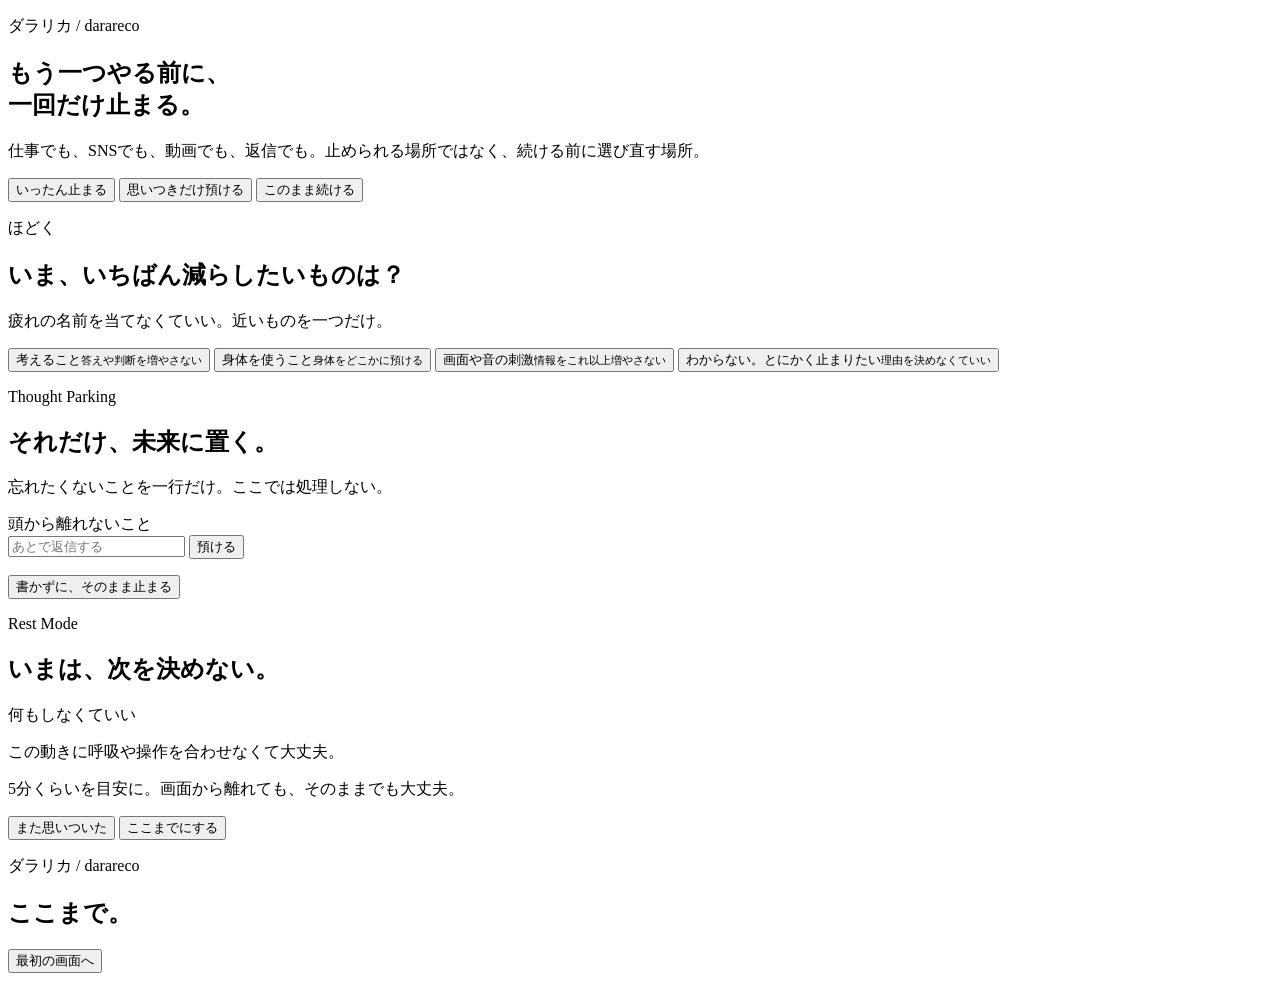
==== index.html @ 97db3e58 "chore: add Pages entrypoint" ====
<!doctype html>
<html lang="ja">
<head>
  <meta charset="utf-8">
  <meta name="viewport" content="width=device-width, initial-scale=1">
  <meta name="theme-color" content="#f3efe8">
  <title>ダラリカ / darareco</title>
  <link rel="stylesheet" href="styles.css">
</head>
<body>
  <main class="app-shell">
    <section class="screen active" data-screen="start">
      <p class="eyebrow">ダラリカ / darareco</p>
      <h1>もう一つやる前に、<br>一回だけ止まる。</h1>
      <p class="lead">仕事でも、SNSでも、動画でも、返信でも。止められる場所ではなく、続ける前に選び直す場所。</p>
      <div class="actions">
        <button class="primary" data-action="pause">いったん止まる</button>
        <button class="secondary wide" data-action="park-first">思いつきだけ預ける</button>
        <button class="text-button" data-action="continue">このまま続ける</button>
      </div>
    </section>

    <section class="screen" data-screen="unwind" aria-labelledby="unwind-title">
      <p class="eyebrow">ほどく</p>
      <h2 id="unwind-title">いま、いちばん減らしたいものは？</h2>
      <p class="muted">疲れの名前を当てなくていい。近いものを一つだけ。</p>
      <div class="choice-list">
        <button class="choice" data-unwind="thinking">考えること<small>答えや判断を増やさない</small></button>
        <button class="choice" data-unwind="body">身体を使うこと<small>身体をどこかに預ける</small></button>
        <button class="choice" data-unwind="stimulus">画面や音の刺激<small>情報をこれ以上増やさない</small></button>
        <button class="choice" data-unwind="unsure">わからない。とにかく止まりたい<small>理由を決めなくていい</small></button>
      </div>
    </section>

    <section class="screen" data-screen="park" aria-labelledby="park-title">
      <p class="eyebrow">Thought Parking</p>
      <h2 id="park-title">それだけ、未来に置く。</h2>
      <p class="muted">忘れたくないことを一行だけ。ここでは処理しない。</p>
      <form class="parking standalone" data-parking-form data-source="gate">
        <label for="gateParkingInput">頭から離れないこと</label>
        <div class="parking-row">
          <input id="gateParkingInput" data-parking-input maxlength="120" autocomplete="off" placeholder="あとで返信する">
          <button type="submit" class="secondary">預ける</button>
        </div>
        <p class="parking-status" data-parking-status aria-live="polite"></p>
      </form>
      <button class="text-button" data-action="park-skip">書かずに、そのまま止まる</button>
    </section>

    <section class="screen" data-screen="rest" aria-labelledby="rest-title">
      <p class="eyebrow">Rest Mode</p>
      <h2 id="rest-title">いまは、次を決めない。</h2>
      <p class="rest-cue" id="restCue"></p>

      <div class="quiet-field" aria-hidden="true">
        <span>何もしなくていい</span>
      </div>
      <p class="quiet-note">この動きに呼吸や操作を合わせなくて大丈夫。</p>
      <p class="muted rest-time" id="restTimeMessage" aria-live="polite">5分くらいを目安に。画面から離れても、そのままでも大丈夫。</p>

      <div class="rest-actions">
        <button class="secondary wide" data-action="toggle-rest-parking">また思いついた</button>
        <div class="rest-parking" id="restParkingPanel" hidden>
          <form class="parking" data-parking-form data-source="rest">
            <label for="restParkingInput">未来に置く</label>
            <div class="parking-row">
              <input id="restParkingInput" data-parking-input maxlength="120" autocomplete="off" placeholder="一行だけ">
              <button type="submit" class="secondary">預ける</button>
            </div>
            <p class="parking-status" data-parking-status aria-live="polite"></p>
          </form>
          <button class="text-button" type="button" data-action="cancel-rest-parking">やめる</button>
        </div>
        <button class="text-button" data-action="end-rest">ここまでにする</button>
      </div>
    </section>

    <section class="screen" data-screen="exit" aria-labelledby="exit-title">
      <p class="eyebrow">ダラリカ / darareco</p>
      <h2 id="exit-title">ここまで。</h2>
      <p class="lead" id="exitMessage"></p>
      <button class="text-button" data-action="reset">最初の画面へ</button>
    </section>
  </main>
  <script src="app.js"></script>
</body>
</html>
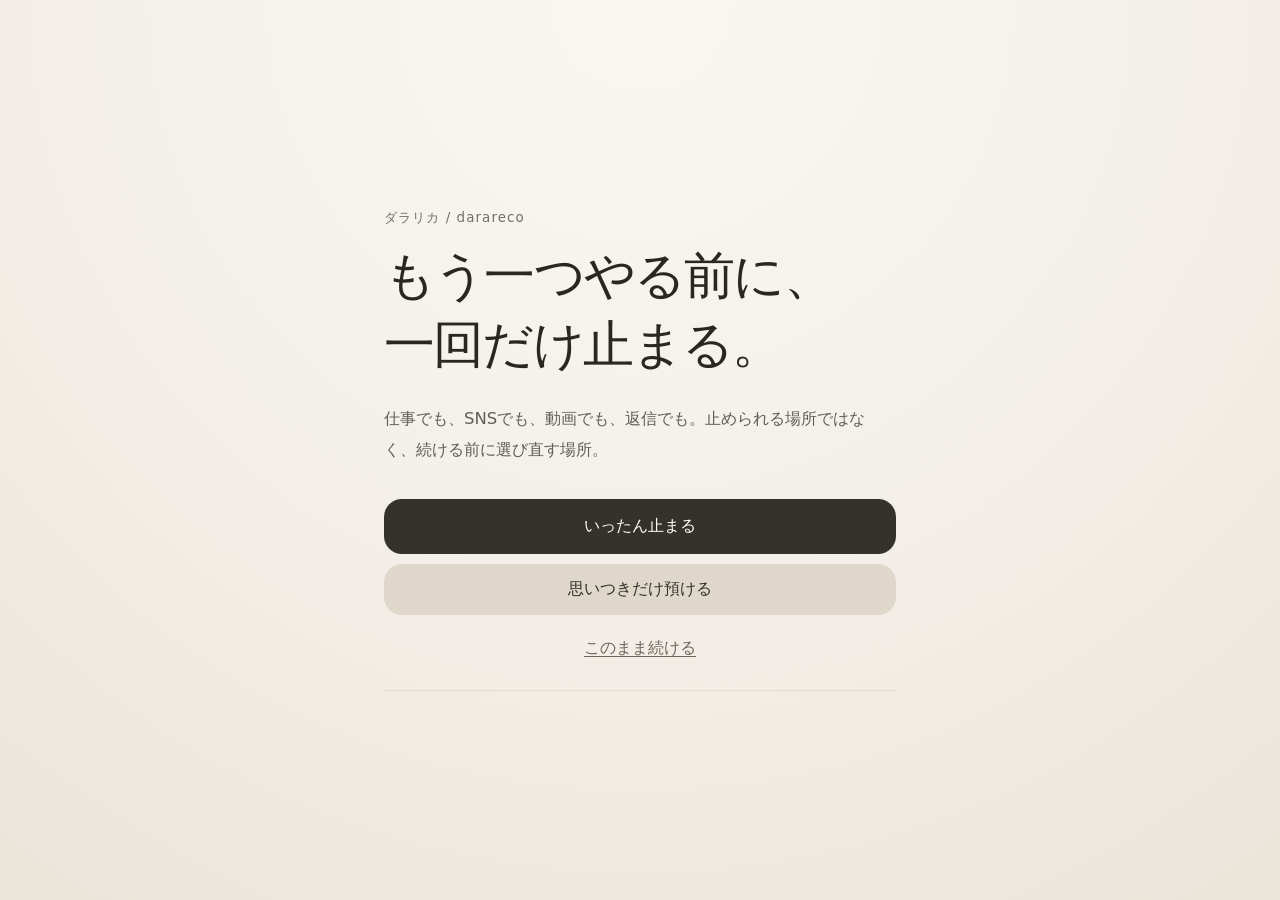
==== commit 18b1fab1: "chore: publish latest prototype preview" ====
--- a/index.html
+++ b/index.html
@@ -11,12 +11,16 @@
   <main class="app-shell">
     <section class="screen active" data-screen="start">
       <p class="eyebrow">ダラリカ / darareco</p>
+      <p class="trigger-hint" id="triggerHint" hidden>ショートカットから来た。ここで一回だけ選び直す。</p>
       <h1>もう一つやる前に、<br>一回だけ止まる。</h1>
       <p class="lead">仕事でも、SNSでも、動画でも、返信でも。止められる場所ではなく、続ける前に選び直す場所。</p>
       <div class="actions">
         <button class="primary" data-action="pause">いったん止まる</button>
         <button class="secondary wide" data-action="park-first">思いつきだけ預ける</button>
         <button class="text-button" data-action="continue">このまま続ける</button>
+      </div>
+      <div class="return-entry">
+        <button class="text-button" id="returnWindowButton" data-action="open-return" hidden>預けたものを見る</button>
       </div>
     </section>
 
@@ -75,6 +79,16 @@
       </div>
     </section>
 
+    <section class="screen" data-screen="return" aria-labelledby="return-title">
+      <p class="eyebrow">Return Window</p>
+      <h2 id="return-title">預けていたものを、ここで返す。</h2>
+      <p class="muted">休んでいる最中には見せない。いま自分で開いたときだけ、残す・コピーする・捨てるを選べる。</p>
+      <div class="return-list" id="returnList"></div>
+      <p class="muted" id="returnEmpty" hidden>預けているものはありません。</p>
+      <p class="parking-status return-status" id="returnStatus" aria-live="polite"></p>
+      <button class="text-button" data-action="return-done">Boundary Gateへ戻る</button>
+    </section>
+
     <section class="screen" data-screen="exit" aria-labelledby="exit-title">
       <p class="eyebrow">ダラリカ / darareco</p>
       <h2 id="exit-title">ここまで。</h2>
--- a/styles.css
+++ b/styles.css
@@ -0,0 +1,272 @@
+:root {
+  font-family: ui-rounded, "Hiragino Maru Gothic ProN", "Yu Gothic", system-ui, sans-serif;
+  color: #292722;
+  background: #f3efe8;
+  font-synthesis: none;
+}
+
+* { box-sizing: border-box; }
+
+body {
+  margin: 0;
+  min-height: 100vh;
+  background: radial-gradient(circle at top, #faf7f1 0, #f3efe8 55%, #ebe4d9 100%);
+}
+
+button, input { font: inherit; }
+button { cursor: pointer; }
+
+.app-shell {
+  width: min(100%, 560px);
+  min-height: 100vh;
+  margin: 0 auto;
+  padding: 48px 24px 40px;
+  display: grid;
+  align-items: center;
+}
+
+.screen { display: none; }
+.screen.active { display: block; animation: appear .22s ease-out; }
+
+@keyframes appear {
+  from { opacity: 0; transform: translateY(6px); }
+  to { opacity: 1; transform: translateY(0); }
+}
+
+.eyebrow {
+  margin: 0 0 14px;
+  color: #746f65;
+  font-size: .84rem;
+  letter-spacing: .08em;
+}
+
+.trigger-hint {
+  margin: 0 0 16px;
+  padding: 10px 12px;
+  border: 1px solid rgba(76,70,60,.12);
+  border-radius: 14px;
+  background: rgba(255,255,255,.46);
+  color: #625e56;
+  font-size: .86rem;
+  line-height: 1.6;
+}
+
+h1, h2 {
+  margin: 0;
+  font-weight: 650;
+  letter-spacing: -.035em;
+  line-height: 1.35;
+}
+
+h1 { font-size: clamp(2rem, 7vw, 3.2rem); }
+h2 { font-size: clamp(1.7rem, 5vw, 2.35rem); }
+
+.lead, .muted, .rest-cue, .quiet-note {
+  line-height: 1.9;
+  color: #625e56;
+}
+
+.lead { margin: 24px 0 34px; font-size: 1.03rem; }
+.muted { margin: 12px 0 24px; font-size: .95rem; }
+.rest-cue { margin: 16px 0 28px; font-size: 1.08rem; }
+.quiet-note { margin: 10px 0 0; font-size: .8rem; text-align: center; color: #817b70; }
+
+.primary, .secondary, .choice, .text-button, .return-action {
+  border: 0;
+  border-radius: 18px;
+}
+
+.primary {
+  width: 100%;
+  padding: 17px 20px;
+  background: #34322d;
+  color: #fffdf8;
+  font-weight: 650;
+}
+
+.secondary {
+  padding: 12px 16px;
+  background: #ded7ca;
+  color: #34322d;
+  white-space: nowrap;
+}
+
+.secondary.wide {
+  width: 100%;
+  padding: 15px 18px;
+}
+
+.choice-list {
+  display: grid;
+  gap: 10px;
+  margin: 24px 0 26px;
+}
+
+.choice {
+  width: 100%;
+  padding: 16px 18px;
+  text-align: left;
+  background: rgba(255,255,255,.68);
+  color: #34322d;
+  border: 1px solid rgba(76,70,60,.11);
+}
+
+.choice:hover, .choice:focus-visible { background: #fffdfa; }
+.choice small { display: block; margin-top: 5px; color: #777166; line-height: 1.55; }
+
+.actions { display: grid; gap: 10px; }
+
+.text-button {
+  width: 100%;
+  padding: 13px 16px;
+  background: transparent;
+  color: #6d685e;
+  text-decoration: underline;
+  text-underline-offset: 3px;
+}
+
+.return-entry {
+  margin-top: 18px;
+  padding-top: 8px;
+  border-top: 1px solid rgba(76,70,60,.09);
+}
+
+.parking {
+  padding-top: 20px;
+  border-top: 1px solid rgba(76,70,60,.13);
+}
+
+.parking.standalone { margin-top: 30px; }
+
+.parking label {
+  display: block;
+  margin-bottom: 10px;
+  color: #514d46;
+  font-size: .92rem;
+}
+
+.parking-row { display: flex; gap: 8px; }
+
+.parking-row input {
+  min-width: 0;
+  flex: 1;
+  padding: 12px 14px;
+  border: 1px solid rgba(76,70,60,.18);
+  border-radius: 14px;
+  background: rgba(255,255,255,.72);
+  color: #292722;
+}
+
+.parking-status {
+  min-height: 1.4em;
+  margin: 9px 0 0;
+  color: #777166;
+  font-size: .84rem;
+}
+
+.quiet-field {
+  position: relative;
+  display: grid;
+  place-items: center;
+  width: min(78vw, 360px);
+  aspect-ratio: 1.35;
+  margin: 0 auto;
+  overflow: hidden;
+  border-radius: 48% 52% 55% 45% / 44% 42% 58% 56%;
+  background:
+    radial-gradient(circle at 30% 30%, rgba(255,255,255,.78), transparent 42%),
+    radial-gradient(circle at 68% 62%, rgba(206,197,180,.56), transparent 54%),
+    rgba(225,217,203,.74);
+  animation: drift 18s ease-in-out infinite alternate;
+}
+
+.quiet-field::after {
+  content: '';
+  position: absolute;
+  inset: 12%;
+  border-radius: 52% 48% 43% 57% / 58% 48% 52% 42%;
+  border: 1px solid rgba(88,80,69,.08);
+  animation: drift-inner 24s ease-in-out infinite alternate;
+}
+
+.quiet-field span {
+  position: relative;
+  z-index: 1;
+  color: #615c53;
+  font-size: .95rem;
+  letter-spacing: .03em;
+}
+
+@keyframes drift {
+  from { transform: scale(.98) rotate(-1deg); border-radius: 48% 52% 55% 45% / 44% 42% 58% 56%; }
+  to { transform: scale(1.03) rotate(1deg); border-radius: 55% 45% 47% 53% / 51% 58% 42% 49%; }
+}
+
+@keyframes drift-inner {
+  from { transform: translate(-4px, 3px) rotate(0deg); }
+  to { transform: translate(5px, -3px) rotate(5deg); }
+}
+
+.rest-time { text-align: center; margin-top: 18px; }
+.rest-actions { margin-top: 30px; display: grid; gap: 8px; }
+.rest-parking { margin: 6px 0 2px; padding: 18px; border-radius: 18px; background: rgba(255,255,255,.38); }
+.rest-parking .parking { padding-top: 0; border-top: 0; }
+
+.return-list {
+  display: grid;
+  gap: 12px;
+  margin: 24px 0 14px;
+}
+
+.return-card {
+  padding: 16px;
+  border: 1px solid rgba(76,70,60,.11);
+  border-radius: 18px;
+  background: rgba(255,255,255,.58);
+}
+
+.return-card__text {
+  margin: 0;
+  color: #34322d;
+  line-height: 1.75;
+  overflow-wrap: anywhere;
+}
+
+.return-card__meta {
+  margin: 8px 0 14px;
+  color: #817b70;
+  font-size: .78rem;
+}
+
+.return-card__actions {
+  display: flex;
+  flex-wrap: wrap;
+  gap: 8px;
+}
+
+.return-action {
+  padding: 9px 13px;
+  background: #ded7ca;
+  color: #34322d;
+}
+
+.return-action.danger {
+  background: transparent;
+  color: #76655d;
+  border: 1px solid rgba(118,101,93,.24);
+}
+
+.return-status {
+  margin-bottom: 8px;
+}
+
+@media (prefers-reduced-motion: reduce) {
+  .screen.active, .quiet-field, .quiet-field::after { animation: none; }
+}
+
+@media (max-width: 420px) {
+  .app-shell { padding: 34px 18px 28px; align-items: start; }
+  .screen { padding-top: 8vh; }
+  .quiet-field { width: min(88vw, 340px); }
+  .parking-row { align-items: stretch; }
+}
